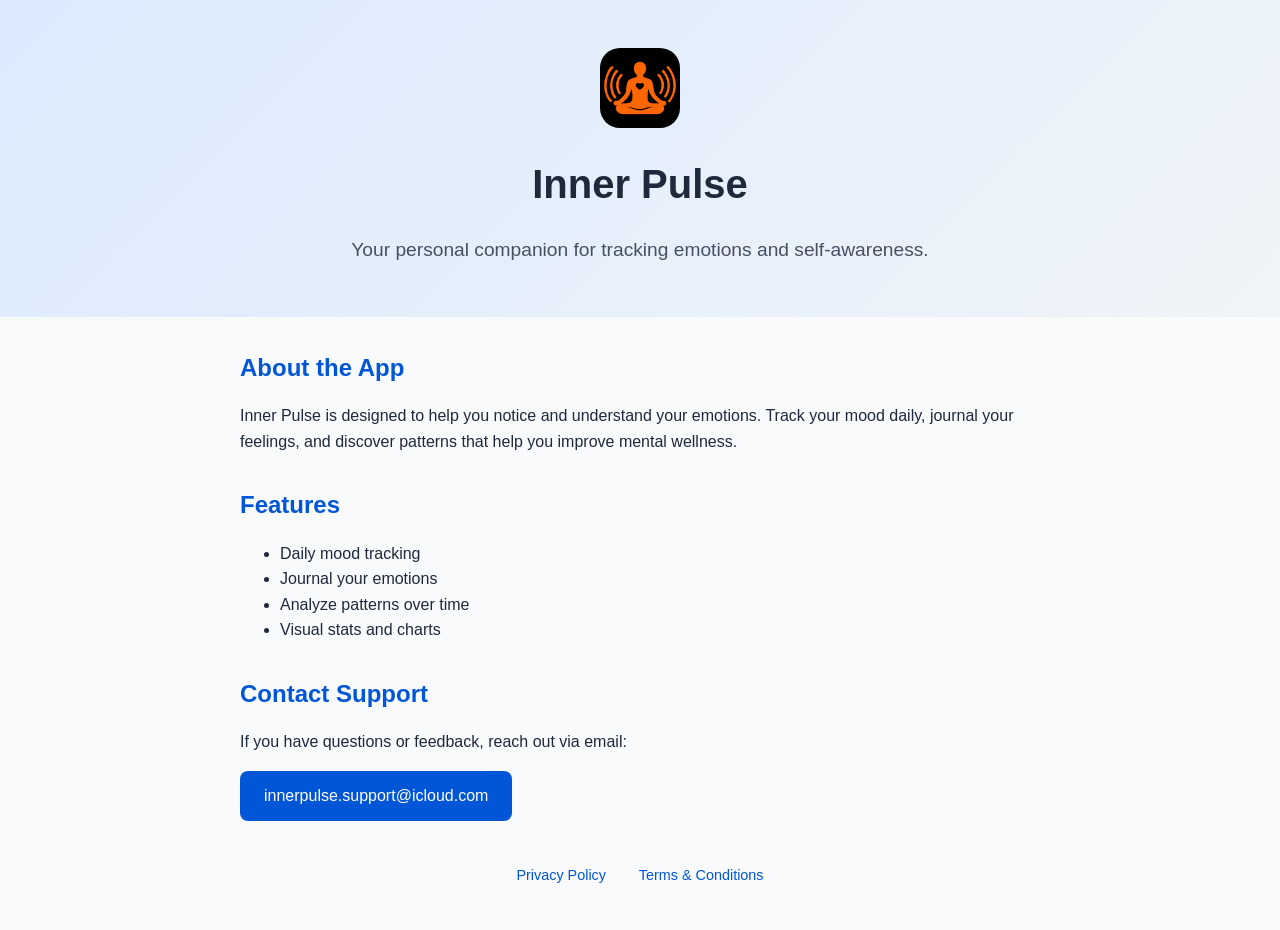
==== inner-pulse/index.html @ 1787fdfc "ready" ====
<!DOCTYPE html>
<html lang="en">
<head>
  <meta charset="UTF-8">
  <meta name="viewport" content="width=device-width, initial-scale=1.0">
  <title>Inner Pulse App</title>
  <style>
    body {
      margin: 0;
      font-family: -apple-system, BlinkMacSystemFont, "Segoe UI", Roboto, sans-serif;
      background: #f8fafc;
      color: #1e293b;
      line-height: 1.6;
    }
    header {
      text-align: center;
      padding: 3em 1em 2em;
      background: linear-gradient(135deg, #dbeafe, #f0f4f8);
    }
    header img {
      height: 80px;
      margin-bottom: 1em;
      border-radius: 20px;
    }
    header h1 {
      margin: 0;
      font-size: 2.5rem;
    }
    header p {
      font-size: 1.2rem;
      opacity: 0.8;
    }
    section {
      max-width: 800px;
      margin: 2em auto;
      padding: 0 1em;
    }
    h2 {
      color: #0056d6;
      margin-bottom: 0.5em;
    }
    a.button {
      display: inline-block;
      padding: 0.75em 1.5em;
      background: #0056d6;
      color: #fff;
      text-decoration: none;
      border-radius: 8px;
      transition: 0.3s;
    }
    a.button:hover {
      background: #0041a8;
    }
    .footer-links {
      text-align: center;
      margin: 3em 0;
      font-size: 0.9rem;
    }
    .footer-links a {
      color: #0056d6;
      text-decoration: none;
      margin: 0 1em;
    }
    .footer-links a:hover {
      text-decoration: underline;
    }
  </style>
</head>
<body>

<header>
  <img src="logo.png" alt="Inner Pulse Logo">
  <h1>Inner Pulse</h1>
  <p>Your personal companion for tracking emotions and self-awareness.</p>
</header>

<section>
  <h2>About the App</h2>
  <p>Inner Pulse is designed to help you notice and understand your emotions. Track your mood daily, journal your feelings, and discover patterns that help you improve mental wellness.</p>
</section>

<section>
  <h2>Features</h2>
  <ul>
    <li>Daily mood tracking</li>
    <li>Journal your emotions</li>
    <li>Analyze patterns over time</li>
    <li>Visual stats and charts</li>
  </ul>
</section>

<section>
  <h2>Contact Support</h2>
  <p>If you have questions or feedback, reach out via email:</p>
  <span id="support-email"></span>
</section>

<div class="footer-links">
  <a href="privacy.html">Privacy Policy</a>
  <a href="terms.html">Terms & Conditions</a>
</div>

<script>
  const encodedEmail = "aW5uZXJwdWxzZS5zdXBwb3J0QGljbG91ZC5jb20=";
  const decodedEmail = atob(encodedEmail);
  const emailEl = document.getElementById("support-email");
  emailEl.innerHTML = `<a class="button" href="mailto:${decodedEmail}">${decodedEmail}</a>`;
</script>

</body>
</html>
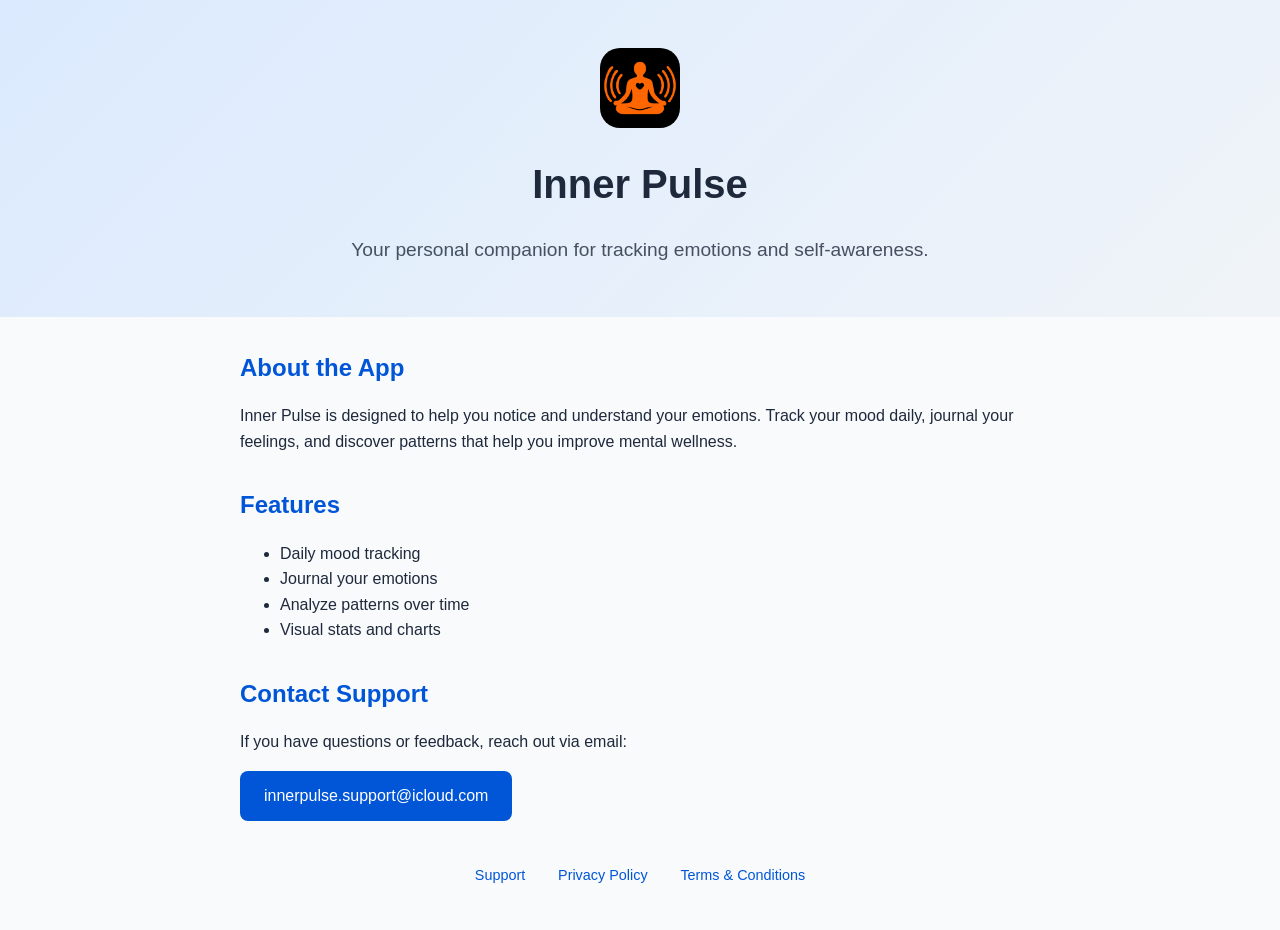
==== commit ba4fc1c6: "ready" ====
--- a/inner-pulse/index.html
+++ b/inner-pulse/index.html
@@ -1,111 +1,127 @@
 <!DOCTYPE html>
 <html lang="en">
+
 <head>
-  <meta charset="UTF-8">
-  <meta name="viewport" content="width=device-width, initial-scale=1.0">
-  <title>Inner Pulse App</title>
-  <style>
-    body {
-      margin: 0;
-      font-family: -apple-system, BlinkMacSystemFont, "Segoe UI", Roboto, sans-serif;
-      background: #f8fafc;
-      color: #1e293b;
-      line-height: 1.6;
-    }
-    header {
-      text-align: center;
-      padding: 3em 1em 2em;
-      background: linear-gradient(135deg, #dbeafe, #f0f4f8);
-    }
-    header img {
-      height: 80px;
-      margin-bottom: 1em;
-      border-radius: 20px;
-    }
-    header h1 {
-      margin: 0;
-      font-size: 2.5rem;
-    }
-    header p {
-      font-size: 1.2rem;
-      opacity: 0.8;
-    }
-    section {
-      max-width: 800px;
-      margin: 2em auto;
-      padding: 0 1em;
-    }
-    h2 {
-      color: #0056d6;
-      margin-bottom: 0.5em;
-    }
-    a.button {
-      display: inline-block;
-      padding: 0.75em 1.5em;
-      background: #0056d6;
-      color: #fff;
-      text-decoration: none;
-      border-radius: 8px;
-      transition: 0.3s;
-    }
-    a.button:hover {
-      background: #0041a8;
-    }
-    .footer-links {
-      text-align: center;
-      margin: 3em 0;
-      font-size: 0.9rem;
-    }
-    .footer-links a {
-      color: #0056d6;
-      text-decoration: none;
-      margin: 0 1em;
-    }
-    .footer-links a:hover {
-      text-decoration: underline;
-    }
-  </style>
+    <meta charset="UTF-8">
+    <meta name="viewport" content="width=device-width, initial-scale=1.0">
+    <title>Inner Pulse App</title>
+    <style>
+        body {
+            margin: 0;
+            font-family: -apple-system, BlinkMacSystemFont, "Segoe UI", Roboto, sans-serif;
+            background: #f8fafc;
+            color: #1e293b;
+            line-height: 1.6;
+        }
+
+        header {
+            text-align: center;
+            padding: 3em 1em 2em;
+            background: linear-gradient(135deg, #dbeafe, #f0f4f8);
+        }
+
+        header img {
+            height: 80px;
+            margin-bottom: 1em;
+            border-radius: 20px;
+        }
+
+        header h1 {
+            margin: 0;
+            font-size: 2.5rem;
+        }
+
+        header p {
+            font-size: 1.2rem;
+            opacity: 0.8;
+        }
+
+        section {
+            max-width: 800px;
+            margin: 2em auto;
+            padding: 0 1em;
+        }
+
+        h2 {
+            color: #0056d6;
+            margin-bottom: 0.5em;
+        }
+
+        a.button {
+            display: inline-block;
+            padding: 0.75em 1.5em;
+            background: #0056d6;
+            color: #fff;
+            text-decoration: none;
+            border-radius: 8px;
+            transition: 0.3s;
+        }
+
+        a.button:hover {
+            background: #0041a8;
+        }
+
+        .footer-links {
+            text-align: center;
+            margin: 3em 0;
+            font-size: 0.9rem;
+        }
+
+        .footer-links a {
+            color: #0056d6;
+            text-decoration: none;
+            margin: 0 1em;
+        }
+
+        .footer-links a:hover {
+            text-decoration: underline;
+        }
+    </style>
 </head>
+
 <body>
 
-<header>
-  <img src="logo.png" alt="Inner Pulse Logo">
-  <h1>Inner Pulse</h1>
-  <p>Your personal companion for tracking emotions and self-awareness.</p>
-</header>
+    <header>
+        <img src="logo.png" alt="Inner Pulse Logo">
+        <h1>Inner Pulse</h1>
+        <p>Your personal companion for tracking emotions and self-awareness.</p>
+    </header>
 
-<section>
-  <h2>About the App</h2>
-  <p>Inner Pulse is designed to help you notice and understand your emotions. Track your mood daily, journal your feelings, and discover patterns that help you improve mental wellness.</p>
-</section>
+    <section>
+        <h2>About the App</h2>
+        <p>Inner Pulse is designed to help you notice and understand your emotions. Track your mood daily, journal your
+            feelings, and discover patterns that help you improve mental wellness.</p>
+    </section>
 
-<section>
-  <h2>Features</h2>
-  <ul>
-    <li>Daily mood tracking</li>
-    <li>Journal your emotions</li>
-    <li>Analyze patterns over time</li>
-    <li>Visual stats and charts</li>
-  </ul>
-</section>
+    <section>
+        <h2>Features</h2>
+        <ul>
+            <li>Daily mood tracking</li>
+            <li>Journal your emotions</li>
+            <li>Analyze patterns over time</li>
+            <li>Visual stats and charts</li>
+        </ul>
+    </section>
 
-<section>
-  <h2>Contact Support</h2>
-  <p>If you have questions or feedback, reach out via email:</p>
-  <span id="support-email"></span>
-</section>
+    <section>
+        <h2>Contact Support</h2>
+        <p>If you have questions or feedback, reach out via email:</p>
+        <span id="support-email"></span>
+    </section>
 
-<div class="footer-links">
-  <a href="privacy.html">Privacy Policy</a>
-  <a href="terms.html">Terms & Conditions</a>
-</div>
+    <div class="footer-links">
+        <a href="support.html">Support</a>
+        <a href="privacy.html">Privacy Policy</a>
+        <a href="terms.html">Terms & Conditions</a>
+    </div>
 
-<script>
-  const encodedEmail = "aW5uZXJwdWxzZS5zdXBwb3J0QGljbG91ZC5jb20=";
-  const decodedEmail = atob(encodedEmail);
-  const emailEl = document.getElementById("support-email");
-  emailEl.innerHTML = `<a class="button" href="mailto:${decodedEmail}">${decodedEmail}</a>`;
-</script>
+    <script>
+        const encodedEmail = "aW5uZXJwdWxzZS5zdXBwb3J0QGljbG91ZC5jb20=";
+        const decodedEmail = atob(encodedEmail);
+        const emailEl = document.getElementById("support-email");
+        emailEl.innerHTML = `<a class="button" href="mailto:${decodedEmail}">${decodedEmail}</a>`;
+    </script>
 
 </body>
+
 </html>
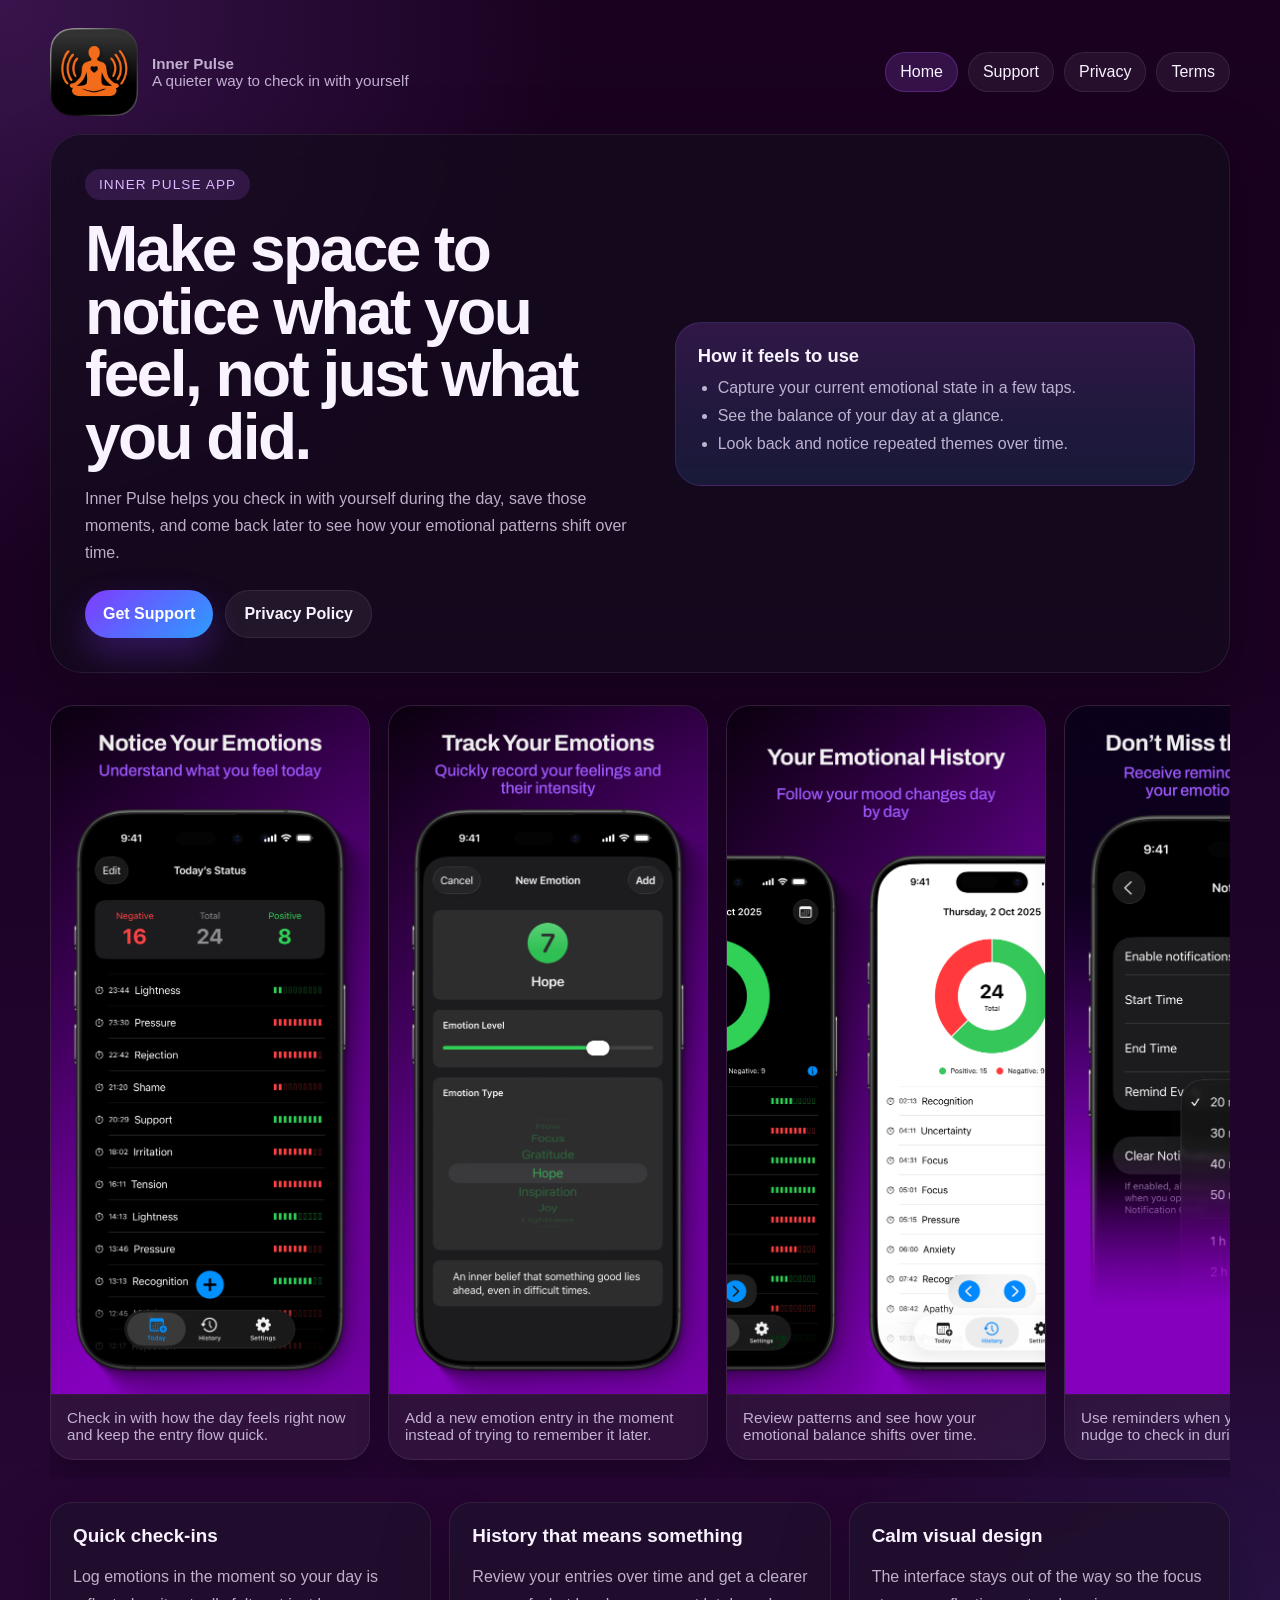
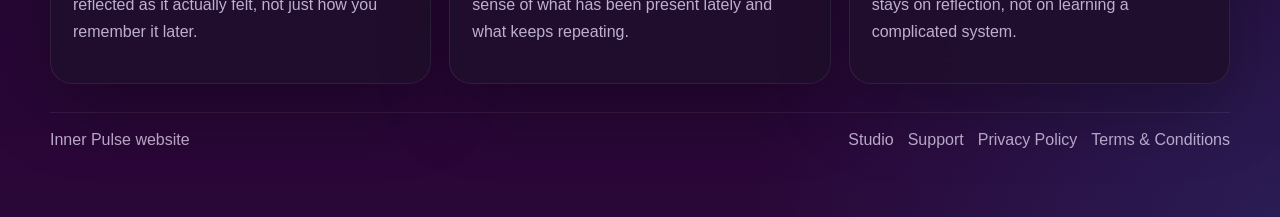
==== commit a888c82f: "added meditify app site, new design also" ====
--- a/inner-pulse/index.html
+++ b/inner-pulse/index.html
@@ -1,127 +1,408 @@
 <!DOCTYPE html>
 <html lang="en">
-
 <head>
-    <meta charset="UTF-8">
-    <meta name="viewport" content="width=device-width, initial-scale=1.0">
-    <title>Inner Pulse App</title>
-    <style>
-        body {
-            margin: 0;
-            font-family: -apple-system, BlinkMacSystemFont, "Segoe UI", Roboto, sans-serif;
-            background: #f8fafc;
-            color: #1e293b;
-            line-height: 1.6;
-        }
-
-        header {
-            text-align: center;
-            padding: 3em 1em 2em;
-            background: linear-gradient(135deg, #dbeafe, #f0f4f8);
-        }
-
-        header img {
-            height: 80px;
-            margin-bottom: 1em;
-            border-radius: 20px;
-        }
-
-        header h1 {
-            margin: 0;
-            font-size: 2.5rem;
-        }
-
-        header p {
-            font-size: 1.2rem;
-            opacity: 0.8;
-        }
-
-        section {
-            max-width: 800px;
-            margin: 2em auto;
-            padding: 0 1em;
-        }
-
-        h2 {
-            color: #0056d6;
-            margin-bottom: 0.5em;
-        }
-
-        a.button {
-            display: inline-block;
-            padding: 0.75em 1.5em;
-            background: #0056d6;
-            color: #fff;
-            text-decoration: none;
-            border-radius: 8px;
-            transition: 0.3s;
-        }
-
-        a.button:hover {
-            background: #0041a8;
-        }
-
-        .footer-links {
-            text-align: center;
-            margin: 3em 0;
-            font-size: 0.9rem;
-        }
-
-        .footer-links a {
-            color: #0056d6;
-            text-decoration: none;
-            margin: 0 1em;
-        }
-
-        .footer-links a:hover {
-            text-decoration: underline;
-        }
-    </style>
+  <meta charset="UTF-8">
+  <meta name="viewport" content="width=device-width, initial-scale=1.0">
+  <title>Inner Pulse App</title>
+  <meta name="description" content="Inner Pulse helps you notice emotions, log them simply, and understand patterns over time.">
+  <style>
+    :root {
+      --bg: #1b0224;
+      --bg-soft: #2a0738;
+      --surface: rgba(20, 11, 29, 0.78);
+      --surface-strong: rgba(32, 15, 45, 0.92);
+      --text: #f8f3ff;
+      --muted: rgba(240, 228, 255, 0.76);
+      --line: rgba(255, 255, 255, 0.08);
+      --accent: #b161ff;
+      --accent-strong: #7f3cff;
+      --accent-blue: #2d9cff;
+      --shadow: 0 26px 70px rgba(0, 0, 0, 0.28);
+      --radius-lg: 32px;
+      --radius-md: 22px;
+    }
+
+    * {
+      box-sizing: border-box;
+    }
+
+    body {
+      margin: 0;
+      font-family: "Avenir Next", "Segoe UI", sans-serif;
+      color: var(--text);
+      background:
+        radial-gradient(circle at top left, rgba(177, 97, 255, 0.2), transparent 26%),
+        radial-gradient(circle at bottom right, rgba(45, 156, 255, 0.14), transparent 24%),
+        linear-gradient(180deg, #19011f 0%, var(--bg) 36%, var(--bg-soft) 100%);
+    }
+
+    img {
+      display: block;
+      max-width: 100%;
+    }
+
+    a {
+      color: inherit;
+    }
+
+    .page-shell {
+      width: min(1180px, calc(100% - 32px));
+      margin: 0 auto;
+      padding: 28px 0 68px;
+    }
+
+    .topbar {
+      display: flex;
+      justify-content: space-between;
+      align-items: center;
+      gap: 18px;
+      padding-bottom: 18px;
+    }
+
+    .brand {
+      display: inline-flex;
+      align-items: center;
+      gap: 14px;
+      text-decoration: none;
+    }
+
+    .brand img {
+      width: 88px;
+      height: 88px;
+      object-fit: contain;
+      border-radius: 0;
+      box-shadow: none;
+      flex: 0 0 auto;
+    }
+
+    .brand strong,
+    .brand span {
+      display: block;
+    }
+
+    .brand span {
+      color: var(--muted);
+      font-size: 0.95rem;
+    }
+
+    .nav-links {
+      display: flex;
+      flex-wrap: wrap;
+      gap: 10px;
+    }
+
+    .nav-links a {
+      padding: 10px 14px;
+      border-radius: 999px;
+      text-decoration: none;
+      background: rgba(255, 255, 255, 0.06);
+      border: 1px solid var(--line);
+    }
+
+    .nav-links a.active,
+    .nav-links a:hover {
+      background: rgba(177, 97, 255, 0.18);
+      border-color: rgba(177, 97, 255, 0.26);
+    }
+
+    .hero,
+    .section-card,
+    .feature-card {
+      border: 1px solid var(--line);
+      box-shadow: var(--shadow);
+      backdrop-filter: blur(18px);
+    }
+
+    .hero {
+      display: grid;
+      grid-template-columns: minmax(0, 1fr) minmax(300px, 0.92fr);
+      gap: 24px;
+      padding: 34px;
+      border-radius: var(--radius-lg);
+      background: var(--surface);
+      align-items: center;
+    }
+
+    .eyebrow {
+      display: inline-block;
+      padding: 8px 14px;
+      border-radius: 999px;
+      background: rgba(177, 97, 255, 0.16);
+      color: #ddb9ff;
+      font-size: 0.85rem;
+      text-transform: uppercase;
+      letter-spacing: 0.08em;
+    }
+
+    h1 {
+      margin: 18px 0 14px;
+      font-size: clamp(2.8rem, 5vw, 5rem);
+      line-height: 0.98;
+      letter-spacing: -0.04em;
+    }
+
+    .hero p,
+    .feature-card p,
+    .section-card p {
+      color: var(--muted);
+      line-height: 1.7;
+    }
+
+    .button-row {
+      display: flex;
+      flex-wrap: wrap;
+      gap: 12px;
+      margin-top: 24px;
+    }
+
+    .button {
+      display: inline-flex;
+      align-items: center;
+      justify-content: center;
+      min-height: 48px;
+      padding: 0 18px;
+      border-radius: 999px;
+      text-decoration: none;
+      font-weight: 600;
+    }
+
+    .button.primary {
+      background: linear-gradient(135deg, var(--accent-strong) 0%, var(--accent-blue) 100%);
+      color: #fff;
+      box-shadow: 0 16px 34px rgba(127, 60, 255, 0.28);
+    }
+
+    .button.secondary {
+      background: rgba(255, 255, 255, 0.06);
+      border: 1px solid var(--line);
+    }
+
+    .hero-panel {
+      padding: 22px;
+      border-radius: 26px;
+      background: linear-gradient(180deg, rgba(177, 97, 255, 0.18), rgba(45, 156, 255, 0.12));
+      border: 1px solid rgba(177, 97, 255, 0.16);
+    }
+
+    .hero-panel h2 {
+      margin-top: 0;
+      margin-bottom: 12px;
+      font-size: 1.15rem;
+    }
+
+    .hero-panel ul {
+      margin: 0;
+      padding-left: 20px;
+    }
+
+    .hero-panel li {
+      margin-bottom: 10px;
+      color: var(--muted);
+    }
+
+    .gallery {
+      display: flex;
+      gap: 18px;
+      overflow-x: auto;
+      padding: 8px 6px 18px;
+      margin-top: 24px;
+      scroll-snap-type: x proximity;
+      scrollbar-width: thin;
+      scrollbar-color: rgba(177, 97, 255, 0.55) rgba(255, 255, 255, 0.08);
+    }
+
+    .gallery::-webkit-scrollbar {
+      height: 10px;
+    }
+
+    .gallery::-webkit-scrollbar-track {
+      background: rgba(255, 255, 255, 0.08);
+      border-radius: 999px;
+    }
+
+    .gallery::-webkit-scrollbar-thumb {
+      background: rgba(177, 97, 255, 0.55);
+      border-radius: 999px;
+    }
+
+    .shot-card {
+      margin: 0;
+      flex: 0 0 min(320px, 78vw);
+      scroll-snap-align: start;
+      border-radius: 24px;
+      overflow: hidden;
+      border: 1px solid var(--line);
+      background: rgba(255, 255, 255, 0.05);
+      box-shadow: 0 16px 32px rgba(0, 0, 0, 0.24);
+    }
+
+    .shot-card img {
+      width: 100%;
+      aspect-ratio: 9 / 19.5;
+      object-fit: contain;
+      object-position: center top;
+      background: rgba(255, 255, 255, 0.03);
+    }
+
+    .shot-card p {
+      margin: 0;
+      padding: 14px 16px 16px;
+      color: var(--muted);
+      font-size: 0.95rem;
+    }
+
+    .feature-grid {
+      display: grid;
+      grid-template-columns: repeat(3, minmax(0, 1fr));
+      gap: 18px;
+      margin-top: 24px;
+    }
+
+    .feature-card {
+      padding: 22px;
+      border-radius: var(--radius-md);
+      background: var(--surface-strong);
+    }
+
+    .feature-card h2 {
+      margin-top: 0;
+      margin-bottom: 10px;
+      font-size: 1.18rem;
+    }
+
+    .footer {
+      display: flex;
+      justify-content: space-between;
+      gap: 14px;
+      align-items: center;
+      margin-top: 28px;
+      padding-top: 18px;
+      border-top: 1px solid var(--line);
+      color: var(--muted);
+    }
+
+    .footer-links {
+      display: flex;
+      flex-wrap: wrap;
+      gap: 14px;
+    }
+
+    .footer-links a {
+      text-decoration: none;
+    }
+
+    @media (max-width: 980px) {
+      .hero,
+      .feature-grid {
+        grid-template-columns: 1fr;
+      }
+    }
+
+    @media (max-width: 560px) {
+      .page-shell {
+        width: min(100% - 20px, 1180px);
+        padding-top: 18px;
+      }
+
+      .topbar,
+      .footer {
+        flex-direction: column;
+        align-items: flex-start;
+      }
+
+      .hero {
+        padding: 24px;
+      }
+    }
+  </style>
 </head>
-
 <body>
-
-    <header>
-        <img src="logo.png" alt="Inner Pulse Logo">
-        <h1>Inner Pulse</h1>
-        <p>Your personal companion for tracking emotions and self-awareness.</p>
+  <div class="page-shell">
+    <header class="topbar">
+      <a class="brand" href="../index.html" aria-label="PrimeLab Studio home">
+        <img src="../resources/inner-pulse-logo.png" alt="Inner Pulse logo">
+        <span>
+          <strong>Inner Pulse</strong>
+          <span>A quieter way to check in with yourself</span>
+        </span>
+      </a>
+      <nav class="nav-links" aria-label="Primary">
+        <a class="active" href="index.html">Home</a>
+        <a href="support.html">Support</a>
+        <a href="privacy.html">Privacy</a>
+        <a href="terms.html">Terms</a>
+      </nav>
     </header>
 
-    <section>
-        <h2>About the App</h2>
-        <p>Inner Pulse is designed to help you notice and understand your emotions. Track your mood daily, journal your
-            feelings, and discover patterns that help you improve mental wellness.</p>
-    </section>
-
-    <section>
-        <h2>Features</h2>
-        <ul>
-            <li>Daily mood tracking</li>
-            <li>Journal your emotions</li>
-            <li>Analyze patterns over time</li>
-            <li>Visual stats and charts</li>
-        </ul>
-    </section>
-
-    <section>
-        <h2>Contact Support</h2>
-        <p>If you have questions or feedback, reach out via email:</p>
-        <span id="support-email"></span>
-    </section>
-
-    <div class="footer-links">
+    <main>
+      <section class="hero">
+        <div>
+          <span class="eyebrow">Inner Pulse App</span>
+          <h1>Make space to notice what you feel, not just what you did.</h1>
+          <p>Inner Pulse helps you check in with yourself during the day, save those moments, and come back later to see how your emotional patterns shift over time.</p>
+          <div class="button-row">
+            <a class="button primary" href="support.html">Get Support</a>
+            <a class="button secondary" href="privacy.html">Privacy Policy</a>
+          </div>
+        </div>
+        <aside class="hero-panel">
+          <h2>How it feels to use</h2>
+          <ul>
+            <li>Capture your current emotional state in a few taps.</li>
+            <li>See the balance of your day at a glance.</li>
+            <li>Look back and notice repeated themes over time.</li>
+          </ul>
+        </aside>
+      </section>
+
+      <section class="gallery" aria-label="Inner Pulse screenshots">
+        <figure class="shot-card">
+          <img src="../resources/inner-pulse-screenshots/1-en-today.png" alt="Inner Pulse today screen">
+          <p>Check in with how the day feels right now and keep the entry flow quick.</p>
+        </figure>
+        <figure class="shot-card">
+          <img src="../resources/inner-pulse-screenshots/2-en-new-emotion.png" alt="Inner Pulse new emotion screen">
+          <p>Add a new emotion entry in the moment instead of trying to remember it later.</p>
+        </figure>
+        <figure class="shot-card">
+          <img src="../resources/inner-pulse-screenshots/3-en-history.png" alt="Inner Pulse history screen">
+          <p>Review patterns and see how your emotional balance shifts over time.</p>
+        </figure>
+        <figure class="shot-card">
+          <img src="../resources/inner-pulse-screenshots/4-en-notifications.png" alt="Inner Pulse notifications screen">
+          <p>Use reminders when you want a gentler nudge to check in during the day.</p>
+        </figure>
+        <figure class="shot-card">
+          <img src="../resources/inner-pulse-screenshots/5-en-settings.png" alt="Inner Pulse settings screen">
+          <p>Adjust the app to fit your routine without overcomplicating the experience.</p>
+        </figure>
+      </section>
+
+      <section class="feature-grid" aria-label="Inner Pulse features">
+        <article class="feature-card">
+          <h2>Quick check-ins</h2>
+          <p>Log emotions in the moment so your day is reflected as it actually felt, not just how you remember it later.</p>
+        </article>
+        <article class="feature-card">
+          <h2>History that means something</h2>
+          <p>Review your entries over time and get a clearer sense of what has been present lately and what keeps repeating.</p>
+        </article>
+        <article class="feature-card">
+          <h2>Calm visual design</h2>
+          <p>The interface stays out of the way so the focus stays on reflection, not on learning a complicated system.</p>
+        </article>
+      </section>
+    </main>
+
+    <footer class="footer">
+      <span>Inner Pulse website</span>
+      <div class="footer-links">
+        <a href="../index.html">Studio</a>
         <a href="support.html">Support</a>
         <a href="privacy.html">Privacy Policy</a>
-        <a href="terms.html">Terms & Conditions</a>
-    </div>
-
-    <script>
-        const encodedEmail = "aW5uZXJwdWxzZS5zdXBwb3J0QGljbG91ZC5jb20=";
-        const decodedEmail = atob(encodedEmail);
-        const emailEl = document.getElementById("support-email");
-        emailEl.innerHTML = `<a class="button" href="mailto:${decodedEmail}">${decodedEmail}</a>`;
-    </script>
-
+        <a href="terms.html">Terms &amp; Conditions</a>
+      </div>
+    </footer>
+  </div>
 </body>
-
-</html>+</html>
